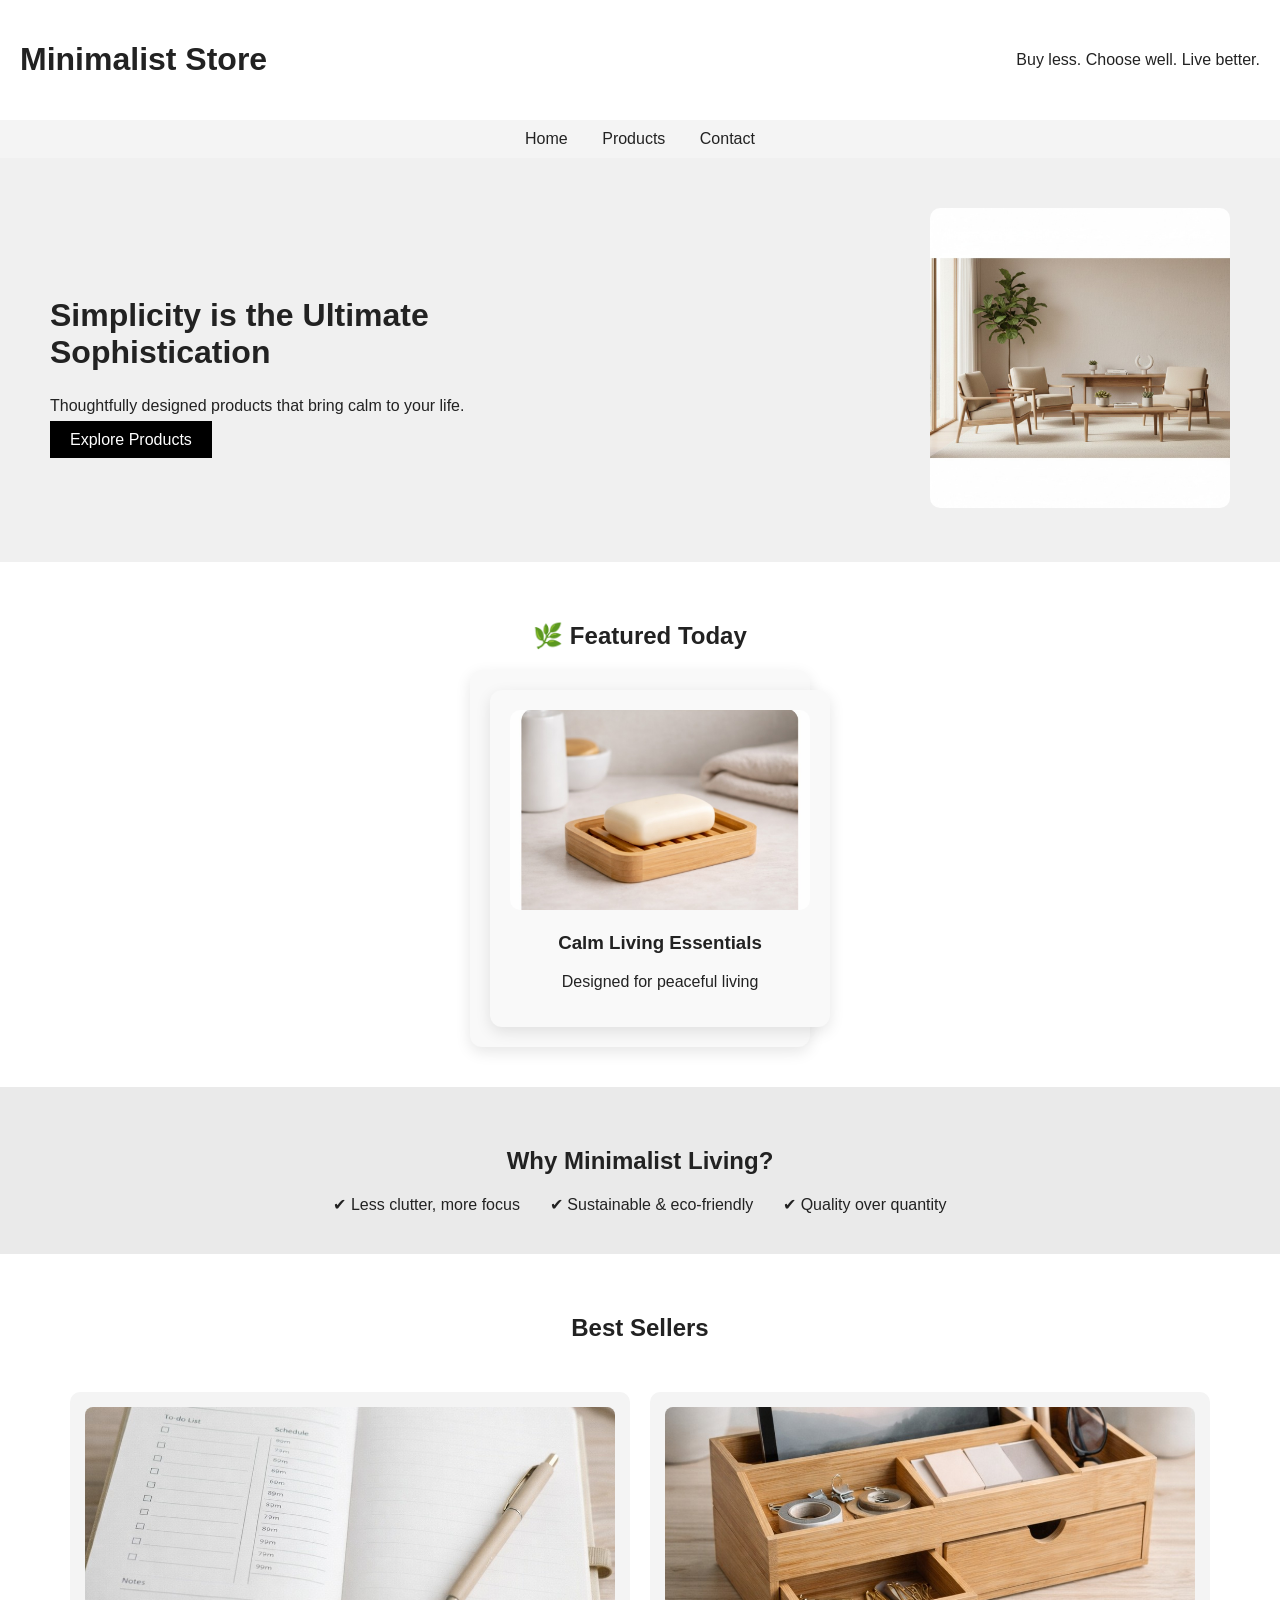
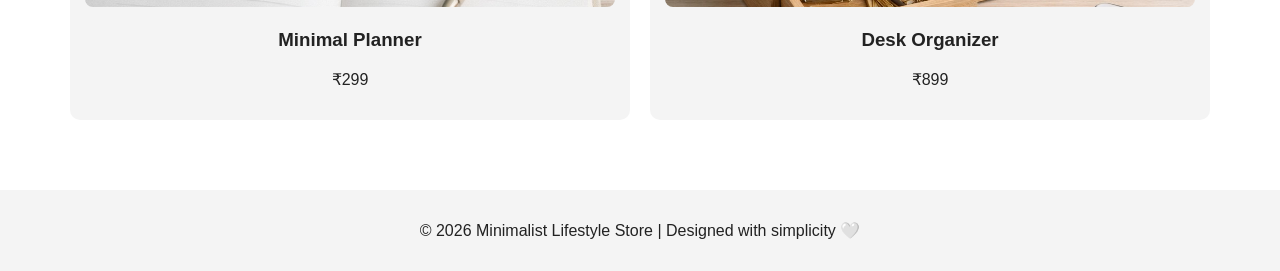
==== index.html @ 01d68449 "Add files via upload" ====
<!DOCTYPE html>
<html lang="en">
<head>
  <meta charset="UTF-8">
  <title>Minimalist Lifestyle Store</title>
  <link rel="stylesheet" href="style.css">
</head>
<body>

<header>
  <h1>Minimalist Store</h1>
  <p>Buy less. Choose well. Live better.</p>
</header>

<nav>
  <a href="index.html">Home</a>
  <a href="products.html">Products</a>
  <a href="contact.html">Contact</a>
</nav>

<!-- HERO SECTION -->
<section class="hero-home">
  <div class="hero-text">
    <h2>Simplicity is the Ultimate Sophistication</h2>
    <p>Thoughtfully designed products that bring calm to your life.</p>
    <a href="products.html" class="btn">Explore Products</a>
  </div>

  <div class="hero-image">
    <img src="images/minimal-livingroom.jpg" alt="Minimal Living Room">
  </div>
</section>

<!-- FEATURED PRODUCT (LOGIC BASED) -->
<section class="featured">
  <h2>🌿 Featured Today</h2>
  <div class="featured-card">
    <div class="featured-card">
  <img src="images/featured-home.jpg" alt="Featured Lifestyle">
  <h3>Calm Living Essentials</h3>
  <p>Designed for peaceful living</p>
</div>

  </div>
</section>

<!-- WHY MINIMALISM -->
<section class="why">
  <h2>Why Minimalist Living?</h2>
  <div class="why-box">
    <div>✔ Less clutter, more focus</div>
    <div>✔ Sustainable & eco-friendly</div>
    <div>✔ Quality over quantity</div>
  </div>
</section>

<!-- BEST SELLERS -->
<section class="products-preview">
  <h2>Best Sellers</h2>

  <div class="products">
    <div class="card">
      <img src="images/planner.jpg">
      <h3>Minimal Planner</h3>
      <p>₹299</p>
    </div>

    <div class="card">
      <img src="images/organizer.jpg">
      <h3>Desk Organizer</h3>
      <p>₹899</p>
    </div>
  </div>
</section>

<footer>
  <p>© 2026 Minimalist Lifestyle Store | Designed with simplicity 🤍</p>
</footer>

</body>
</html>
---- style.css ----
body {
  margin: 0;
  font-family: Arial, sans-serif;
  background: #f4f4f4;
}

header {
  background: white;
  text-align: center;
  padding: 20px;
}

nav {
  background: #222;
  text-align: center;
  padding: 10px;
}

nav a {
  color: white;
  margin: 10px;
  text-decoration: none;
}

.hero {
  text-align: center;
  padding: 60px;
  background: #eaeaea;
}

.btn {
  background: black;
  color: white;
  padding: 10px 20px;
  text-decoration: none;
}

.products {
  display: grid;
  grid-template-columns: repeat(auto-fit, minmax(220px, 1fr));
  gap: 20px;
  padding: 30px;
}

.card {
  background: white;
  padding: 15px;
  text-align: center;
  border-radius: 8px;
}

.card img {
  width: 100%;
  height: 180px;
  object-fit: cover;
}

button {
  background: black;
  color: white;
  padding: 8px;
  border: none;
  cursor: pointer;
}

button:hover {
  background: #444;
}

.hero-home {
  display: flex;
  align-items: center;
  justify-content: space-between;
  padding: 50px;
  background: #f0f0f0;
  flex-wrap: wrap;
}

.hero-text {
  max-width: 500px;
}

.hero-text h2 {
  font-size: 32px;
}

.hero-image img {
  width: 300px;
  border-radius: 10px;
}

.featured {
  text-align: center;
  padding: 40px;
  background: white;
}

.featured-card {
  display: inline-block;
  background: #fafafa;
  padding: 20px;
  border-radius: 10px;
}

.featured-card img {
  width: 200px;
  height: 180px;
  object-fit: cover;
}

.why {
  padding: 40px;
  background: #eaeaea;
  text-align: center;
}

.why-box {
  display: flex;
  justify-content: center;
  gap: 30px;
  flex-wrap: wrap;
}

.products-preview {
  padding: 40px;
  text-align: center;
}

.featured-card {
  width: 300px;
  margin: auto;
  background: #f9f9f9;
  padding: 20px;
  border-radius: 12px;
  box-shadow: 0 5px 15px rgba(0,0,0,0.1);
  text-align: center;
}

.featured-card img {
  width: 100%;
  height: 200px;
  object-fit: cover;
  border-radius: 10px;
}

:root {
  --bg: #ffffff;
  --text: #222;
  --card: #f4f4f4;
}

body.dark {
  --bg: #121212;
  --text: #f1f1f1;
  --card: #1e1e1e;
}

body {
  margin: 0;
  font-family: Arial, sans-serif;
  background: var(--bg);
  color: var(--text);
}

header {
  padding: 20px;
  display: flex;
  justify-content: space-between;
  align-items: center;
}

nav {
  text-align: center;
  background: var(--card);
  padding: 10px;
}

nav a {
  margin: 0 15px;
  text-decoration: none;
  color: var(--text);
}

.products {
  display: grid;
  grid-template-columns: repeat(auto-fit, minmax(220px, 1fr));
  gap: 20px;
  padding: 30px;
}

.card {
  background: var(--card);
  padding: 15px;
  border-radius: 10px;
  text-align: center;
  transition: 0.3s;
}

.card:hover {
  transform: translateY(-5px);
}

.card img {
  width: 100%;
  height: 200px;
  object-fit: cover;
  border-radius: 8px;
}

footer {
  text-align: center;
  padding: 15px;
  background: var(--card);
}

@media (max-width: 768px) {
  .hero-home {
    flex-direction: column;
    text-align: center;
  }

  .hero-image img {
    width: 100%;
  }

  nav a {
    display: block;
    margin: 8px 0;
  }
}
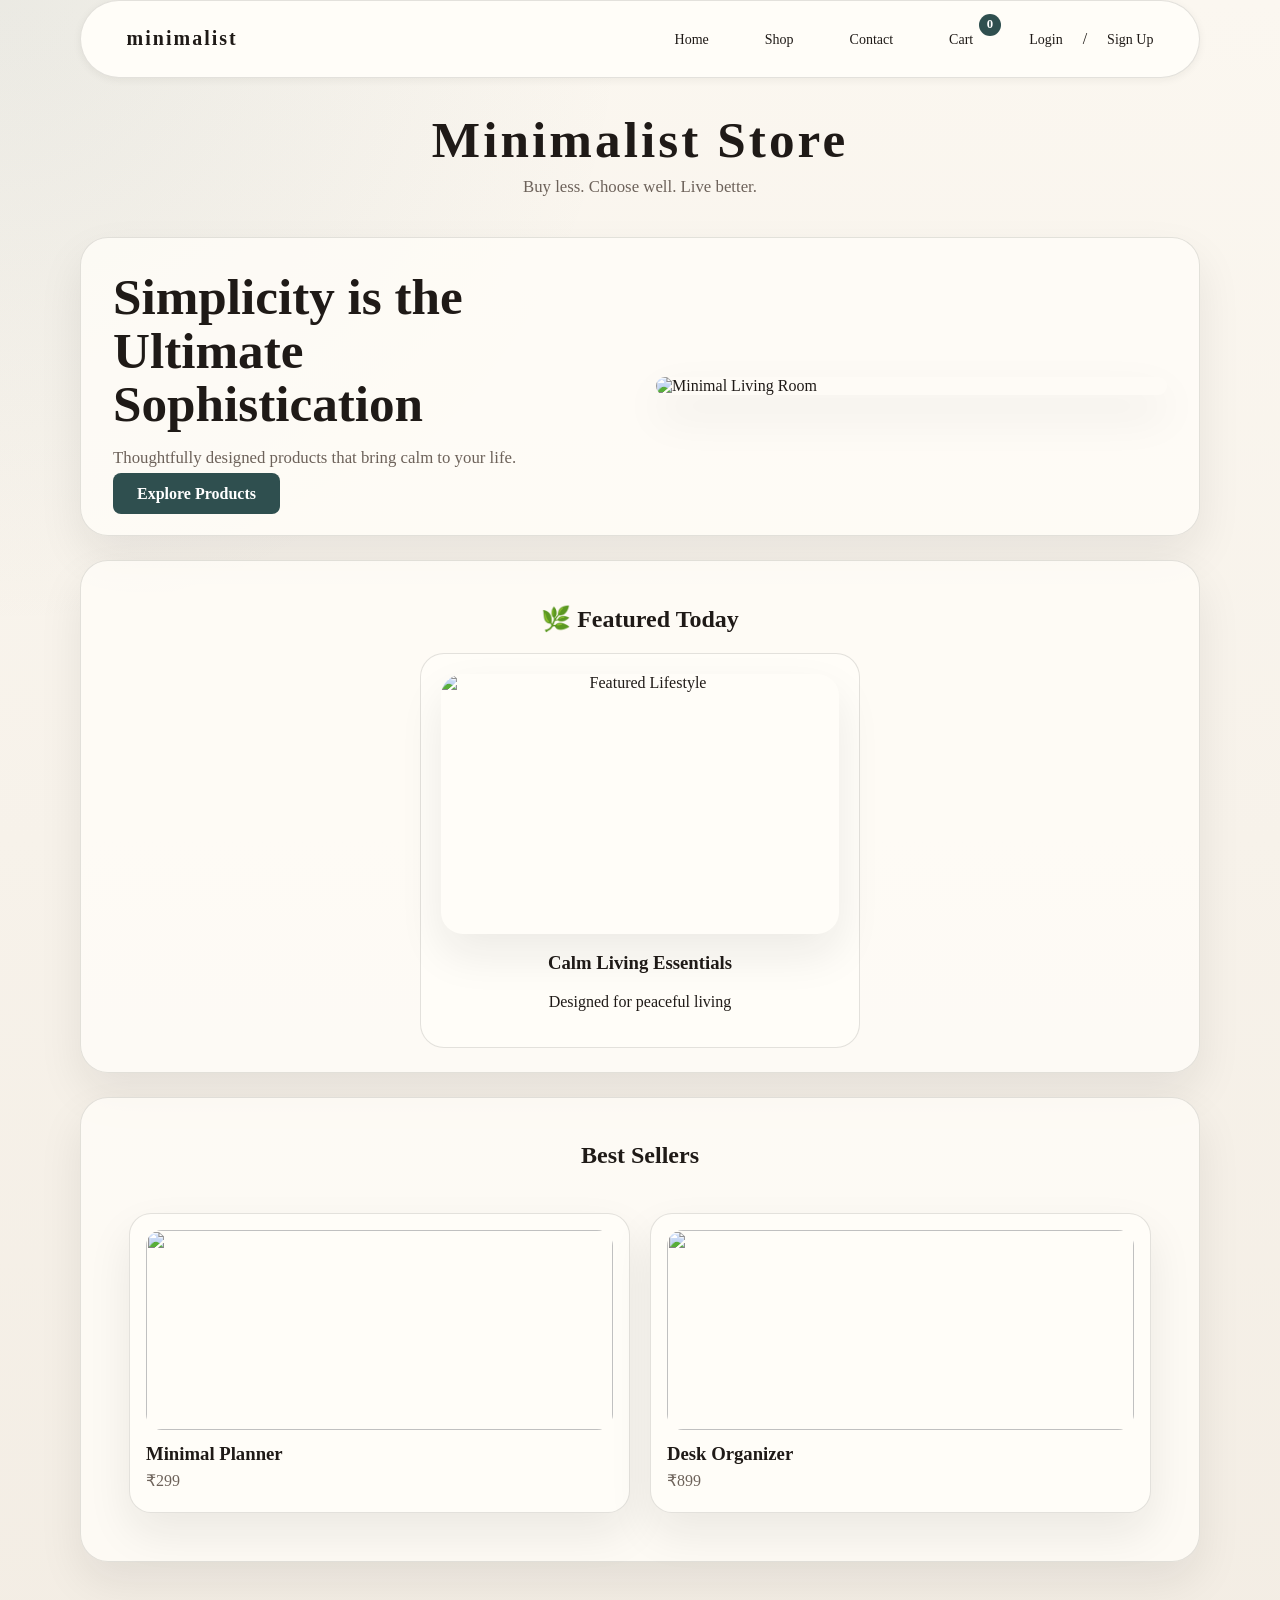
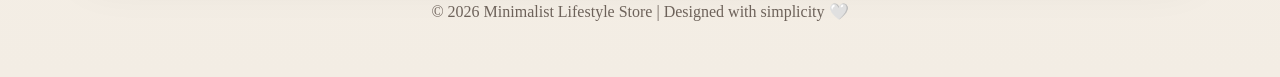
==== commit 1d43c677: "Add files via upload" ====
--- a/index.html
+++ b/index.html
@@ -2,21 +2,34 @@
 <html lang="en">
 <head>
   <meta charset="UTF-8">
+  <meta name="viewport" content="width=device-width, initial-scale=1.0">
   <title>Minimalist Lifestyle Store</title>
   <link rel="stylesheet" href="style.css">
 </head>
 <body>
 
+<nav class="navbar">
+  <div class="nav-container">
+    <a href="index.html" class="logo">minimalist</a>
+    <ul class="nav-links">
+      <li><a href="index.html">Home</a></li>
+      <li><a href="products.html">Shop</a></li>
+      <li><a href="contact.html">Contact</a></li>
+      <li><a href="cart.html" class="cart-link">Cart <span class="cart-badge" data-cart-count="0">0</span></a></li>
+      <li id="user-menu" style="display: none;">
+        <a href="#" onclick="logout(); return false;">Logout</a>
+      </li>
+      <li id="auth-menu">
+        <a href="login.html">Login</a> / <a href="signup.html">Sign Up</a>
+      </li>
+    </ul>
+  </div>
+</nav>
+
 <header>
   <h1>Minimalist Store</h1>
   <p>Buy less. Choose well. Live better.</p>
 </header>
-
-<nav>
-  <a href="index.html">Home</a>
-  <a href="products.html">Products</a>
-  <a href="contact.html">Contact</a>
-</nav>
 
 <!-- HERO SECTION -->
 <section class="hero-home">
@@ -34,25 +47,13 @@
 <!-- FEATURED PRODUCT (LOGIC BASED) -->
 <section class="featured">
   <h2>🌿 Featured Today</h2>
-  <div class="featured-card">
-    <div class="featured-card">
-  <img src="images/featured-home.jpg" alt="Featured Lifestyle">
-  <h3>Calm Living Essentials</h3>
-  <p>Designed for peaceful living</p>
-</div>
-
+  <div class="featured-card" id="featured-product">
+    <img src="images/featured-home.jpg" alt="Featured Lifestyle">
+    <h3>Calm Living Essentials</h3>
+    <p>Designed for peaceful living</p>
   </div>
 </section>
 
-<!-- WHY MINIMALISM -->
-<section class="why">
-  <h2>Why Minimalist Living?</h2>
-  <div class="why-box">
-    <div>✔ Less clutter, more focus</div>
-    <div>✔ Sustainable & eco-friendly</div>
-    <div>✔ Quality over quantity</div>
-  </div>
-</section>
 
 <!-- BEST SELLERS -->
 <section class="products-preview">
@@ -77,5 +78,20 @@
   <p>© 2026 Minimalist Lifestyle Store | Designed with simplicity 🤍</p>
 </footer>
 
+<script src="https://code.jquery.com/jquery-3.7.1.min.js"></script>
+<script src="js/app.js"></script>
+<script>
+  function logout() {
+    $.ajax({
+      url: '/api/logout.php',
+      method: 'GET',
+      success: function() {
+        window.location.href = 'login.html';
+      }
+    });
+    return false;
+  }
+</script>
+
 </body>
 </html>
--- a/style.css
+++ b/style.css
@@ -1,230 +1,552 @@
+:root {
+  --bg: #f4f0ea;
+  --surface: #fffdf8;
+  --surface-strong: #f0e7db;
+  --text: #1f1a17;
+  --muted: #6d625a;
+  --line: rgba(31, 26, 23, 0.12);
+  --accent: #2f4f4f;
+  --accent-strong: #1f3636;
+  --shadow: 0 20px 45px rgba(31, 26, 23, 0.08);
+}
+
+* {
+  box-sizing: border-box;
+}
+
+html {
+  scroll-behavior: smooth;
+}
+
 body {
   margin: 0;
-  font-family: Arial, sans-serif;
-  background: #f4f4f4;
+  font-family: Georgia, 'Times New Roman', serif;
+  color: var(--text);
+  background:
+    radial-gradient(circle at top left, rgba(47, 79, 79, 0.08), transparent 30%),
+    linear-gradient(180deg, #fbf7f0 0%, #f3ede4 100%);
+}
+
+img {
+  max-inline-size: 100%;
+  display: block;
+}
+
+/* Navbar */
+.navbar {
+  background: var(--surface);
+  padding-block: 1rem;
+  box-shadow: 0 2px 8px rgba(31, 26, 23, 0.06);
+  position: sticky;
+  top: 0;
+  z-index: 100;
+}
+
+.nav-container {
+  inline-size: min(1120px, calc(100% - 2rem));
+  margin-inline-start: auto;
+  margin-inline-end: auto;
+  display: flex;
+  justify-content: space-between;
+  align-items: center;
+}
+
+.logo {
+  font-size: 20px;
+  font-weight: 700;
+  color: var(--text);
+  text-decoration: none;
+  letter-spacing: 2px;
+  margin-inline-end: 2rem;
+}
+
+.nav-links {
+  display: flex;
+  list-style: none;
+  gap: 1.5rem;
+  margin: 0;
+  padding: 0;
+}
+
+.nav-links a {
+  color: var(--text);
+  text-decoration: none;
+  font-size: 14px;
+  font-weight: 500;
+  transition: color 0.3s;
+}
+
+.nav-links a:hover {
+  color: var(--accent);
+}
+
+.cart-link {
+  position: relative;
+}
+
+.cart-badge {
+  position: absolute;
+  top: -8px;
+  right: -12px;
+  background: var(--accent);
+  color: var(--surface);
+  font-size: 12px;
+  font-weight: 700;
+  padding: 2px 6px;
+  border-radius: 10px;
+}
+
+header,
+nav,
+section,
+footer {
+  inline-size: min(1120px, calc(100% - 2rem));
+  margin-inline-start: auto;
+  margin-inline-end: auto;
 }
 
 header {
-  background: white;
-  text-align: center;
-  padding: 20px;
+  padding: 2rem 0 1rem;
+  text-align: center;
+}
+
+header h1 {
+  margin: 0;
+  font-size: clamp(2rem, 4vw, 3.25rem);
+  letter-spacing: 0.06em;
+}
+
+header p {
+  margin: 0.5rem 0 0;
+  color: var(--muted);
+  font-size: 1.05rem;
 }
 
 nav {
-  background: #222;
-  text-align: center;
-  padding: 10px;
+  display: flex;
+  justify-content: center;
+  gap: 0.75rem;
+  flex-wrap: wrap;
+  padding: 0.85rem;
+  background: rgba(255, 253, 248, 0.88);
+  border: 1px solid var(--line);
+  border-radius: 999px;
+  backdrop-filter: blur(14px);
+  box-shadow: var(--shadow);
 }
 
 nav a {
-  color: white;
-  margin: 10px;
+  color: var(--text);
   text-decoration: none;
-}
-
-.hero {
-  text-align: center;
-  padding: 60px;
-  background: #eaeaea;
-}
-
-.btn {
-  background: black;
-  color: white;
-  padding: 10px 20px;
+  font-size: 0.96rem;
+  padding: 0.65rem 1rem;
+  border-radius: 999px;
+  transition: background-color 0.2s ease, transform 0.2s ease;
+}
+
+nav a:hover {
+  background: var(--surface-strong);
+  transform: translateY(-1px);
+}
+
+.cart-badge {
+  display: inline-flex;
+  min-inline-size: 1.4rem;
+  block-size: 1.4rem;
+  margin-inline-start: 0.35rem;
+  align-items: center;
+  justify-content: center;
+  padding: 0 0.35rem;
+  border-radius: 999px;
+  background: var(--accent);
+  color: #fff;
+  font-size: 0.8rem;
+}
+
+.hero-home {
+  display: grid;
+  grid-template-columns: repeat(2, minmax(0, 1fr));
+  gap: 2rem;
+  align-items: center;
+  margin-block-start: 1.5rem;
+  padding: 2rem;
+  background: rgba(255, 253, 248, 0.8);
+  border: 1px solid var(--line);
+  border-radius: 28px;
+  box-shadow: var(--shadow);
+}
+
+.hero-text h2 {
+  margin: 0;
+  font-size: clamp(2rem, 4vw, 3.6rem);
+  line-height: 1.05;
+}
+
+.hero-text p {
+  color: var(--muted);
+  font-size: 1.05rem;
+  max-inline-size: 34rem;
+}
+
+.hero-image img,
+.featured-card img {
+  border-radius: 22px;
+  box-shadow: var(--shadow);
+}
+
+.btn,
+button {
+  appearance: none;
+  border: 0;
+  border-radius: 999px;
+  background: var(--accent);
+  color: #fff;
+  cursor: pointer;
+  font: inherit;
+  padding: 0.85rem 1.15rem;
   text-decoration: none;
+  transition: transform 0.2s ease, background-color 0.2s ease, box-shadow 0.2s ease;
+}
+
+.btn:hover,
+button:hover {
+  background: var(--accent-strong);
+  transform: translateY(-1px);
+  box-shadow: 0 12px 24px rgba(31, 54, 54, 0.18);
+}
+
+.featured,
+.products-preview,
+.contact-panel,
+.cart-page {
+  margin-block-start: 1.5rem;
+  padding: 1.5rem;
+  background: rgba(255, 253, 248, 0.8);
+  border: 1px solid var(--line);
+  border-radius: 28px;
+  box-shadow: var(--shadow);
+}
+
+.featured,
+.products-preview {
+  text-align: center;
+}
+
+.featured-card {
+  inline-size: min(100%, 440px);
+  margin: 1.25rem auto 0;
+  padding: 1.25rem;
+  background: var(--surface);
+  border-radius: 24px;
+  border: 1px solid var(--line);
+}
+
+.featured-card img {
+  inline-size: 100%;
+  block-size: 260px;
+  object-fit: cover;
 }
 
 .products {
   display: grid;
   grid-template-columns: repeat(auto-fit, minmax(220px, 1fr));
-  gap: 20px;
-  padding: 30px;
-}
-
+  gap: 1.25rem;
+  padding: 1.5rem;
+}
+
+.product-card,
 .card {
-  background: white;
-  padding: 15px;
-  text-align: center;
-  border-radius: 8px;
-}
-
+  background: var(--surface);
+  padding: 1rem;
+  border: 1px solid var(--line);
+  border-radius: 22px;
+  box-shadow: var(--shadow);
+  text-align: start;
+}
+
+.product-card img,
 .card img {
-  width: 100%;
-  height: 180px;
+  inline-size: 100%;
+  block-size: 200px;
   object-fit: cover;
-}
-
-button {
-  background: black;
-  color: white;
-  padding: 8px;
-  border: none;
-  cursor: pointer;
-}
-
-button:hover {
-  background: #444;
-}
-
-.hero-home {
-  display: flex;
+  border-radius: 16px;
+}
+
+.product-card h3,
+.card h3,
+.cart-row h3,
+.stack-form h3 {
+  margin: 0.85rem 0 0.35rem;
+}
+
+.product-card p,
+.card p,
+.cart-row p {
+  color: var(--muted);
+  margin: 0.35rem 0;
+}
+
+.price {
+  color: var(--text) !important;
+  font-weight: 700;
+}
+
+.loading-state,
+.empty-state {
+  inline-size: 100%;
+  padding: 1.5rem;
+  text-align: center;
+  color: var(--muted);
+}
+
+.cart-list {
+  display: grid;
+  gap: 1rem;
+}
+
+.cart-row {
+  display: grid;
+  grid-template-columns: 96px 1fr auto;
+  gap: 1rem;
   align-items: center;
-  justify-content: space-between;
-  padding: 50px;
-  background: #f0f0f0;
-  flex-wrap: wrap;
-}
-
-.hero-text {
-  max-width: 500px;
-}
-
-.hero-text h2 {
-  font-size: 32px;
-}
-
-.hero-image img {
-  width: 300px;
-  border-radius: 10px;
-}
-
-.featured {
-  text-align: center;
-  padding: 40px;
-  background: white;
-}
-
-.featured-card {
-  display: inline-block;
-  background: #fafafa;
-  padding: 20px;
-  border-radius: 10px;
-}
-
-.featured-card img {
-  width: 200px;
-  height: 180px;
+  padding: 1rem;
+  background: var(--surface);
+  border: 1px solid var(--line);
+  border-radius: 20px;
+}
+
+.cart-row img {
+  inline-size: 96px;
+  block-size: 96px;
   object-fit: cover;
-}
-
-.why {
-  padding: 40px;
-  background: #eaeaea;
-  text-align: center;
-}
-
-.why-box {
-  display: flex;
-  justify-content: center;
-  gap: 30px;
-  flex-wrap: wrap;
-}
-
-.products-preview {
-  padding: 40px;
-  text-align: center;
-}
-
-.featured-card {
-  width: 300px;
-  margin: auto;
-  background: #f9f9f9;
-  padding: 20px;
-  border-radius: 12px;
-  box-shadow: 0 5px 15px rgba(0,0,0,0.1);
-  text-align: center;
-}
-
-.featured-card img {
-  width: 100%;
-  height: 200px;
-  object-fit: cover;
-  border-radius: 10px;
-}
-
-:root {
-  --bg: #ffffff;
-  --text: #222;
-  --card: #f4f4f4;
-}
-
-body.dark {
-  --bg: #121212;
-  --text: #f1f1f1;
-  --card: #1e1e1e;
-}
-
-body {
-  margin: 0;
-  font-family: Arial, sans-serif;
-  background: var(--bg);
-  color: var(--text);
-}
-
-header {
-  padding: 20px;
-  display: flex;
-  justify-content: space-between;
-  align-items: center;
-}
-
-nav {
-  text-align: center;
-  background: var(--card);
-  padding: 10px;
-}
-
-nav a {
-  margin: 0 15px;
-  text-decoration: none;
-  color: var(--text);
-}
-
-.products {
+  border-radius: 16px;
+}
+
+.cart-total {
+  margin: 1.5rem 0;
+}
+
+.stack-form {
   display: grid;
-  grid-template-columns: repeat(auto-fit, minmax(220px, 1fr));
-  gap: 20px;
-  padding: 30px;
-}
-
-.card {
-  background: var(--card);
-  padding: 15px;
-  border-radius: 10px;
-  text-align: center;
-  transition: 0.3s;
-}
-
-.card:hover {
-  transform: translateY(-5px);
-}
-
-.card img {
-  width: 100%;
-  height: 200px;
-  object-fit: cover;
-  border-radius: 8px;
+  gap: 0.9rem;
+  inline-size: min(520px, 100%);
+  margin: 0 auto;
+}
+
+.compact-form {
+  margin-block-start: 1.5rem;
+}
+
+.stack-form input,
+.stack-form textarea {
+  inline-size: 100%;
+  padding: 0.95rem 1rem;
+  border: 1px solid var(--line);
+  border-radius: 16px;
+  background: #fff;
+  color: var(--text);
+  font: inherit;
+}
+
+.stack-form textarea {
+  min-block-size: 160px;
+  resize: vertical;
+}
+
+.status-message {
+  min-block-size: 1.2rem;
+  margin: 0;
+  color: var(--muted);
+}
+
+.status-message.success {
+  color: #25643c;
 }
 
 footer {
-  text-align: center;
-  padding: 15px;
-  background: var(--card);
+  padding: 1.5rem 0 2.5rem;
+  text-align: center;
+  color: var(--muted);
 }
 
 @media (max-width: 768px) {
+  header,
+  nav,
+  section,
+  footer {
+    inline-size: min(100% - 1rem, 1120px);
+  }
+
   .hero-home {
-    flex-direction: column;
+    grid-template-columns: 1fr;
+    padding: 1.25rem;
+  }
+
+  .cart-row {
+    grid-template-columns: 1fr;
     text-align: center;
   }
 
-  .hero-image img {
-    width: 100%;
+  .cart-row img {
+    inline-size: 100%;
+    block-size: 220px;
   }
 
-  nav a {
-    display: block;
-    margin: 8px 0;
+  nav {
+    border-radius: 24px;
   }
-}+}
+
+.section-divider {
+  inline-size: 60%;
+  margin-block: 30px;
+  margin-inline: auto;
+}
+
+/* Auth Section */
+.auth-section {
+  min-block-size: 100vh;
+  display: grid;
+  place-items: center;
+  padding-block: 40px;
+  background: linear-gradient(135deg, var(--surface), var(--bg));
+}
+
+.auth-container {
+  inline-size: 100%;
+  max-inline-size: 400px;
+  padding: 40px;
+  background: var(--surface);
+  border-radius: 16px;
+  box-shadow: var(--shadow);
+}
+
+.auth-container h1 {
+  text-align: center;
+  margin-block-end: 10px;
+  color: var(--text);
+  font-size: 28px;
+}
+
+.auth-subtitle {
+  text-align: center;
+  color: var(--muted);
+  margin-block-end: 30px;
+  font-size: 14px;
+}
+
+.auth-form {
+  display: flex;
+  flex-direction: column;
+  gap: 20px;
+  margin-block-end: 25px;
+}
+
+.form-group {
+  display: flex;
+  flex-direction: column;
+  gap: 8px;
+}
+
+.form-group label {
+  font-weight: 600;
+  font-size: 14px;
+  color: var(--text);
+}
+
+.form-group input {
+  padding: 12px;
+  border: 1px solid var(--line);
+  border-radius: 8px;
+  font-size: 16px;
+  background: var(--bg);
+  color: var(--text);
+  transition: border-color 0.2s;
+}
+
+.form-group input:focus {
+  outline: none;
+  border-color: var(--accent);
+}
+
+.form-group input::placeholder {
+  color: var(--muted);
+}
+
+.btn {
+  padding: 12px 24px;
+  border: none;
+  border-radius: 8px;
+  font-size: 16px;
+  font-weight: 600;
+  cursor: pointer;
+  transition: all 0.3s;
+  text-align: center;
+}
+
+.btn-primary {
+  background: var(--accent);
+  color: var(--bg);
+}
+
+.btn-primary:hover {
+  background: var(--accent-strong);
+  transform: translateY(-2px);
+  box-shadow: 0 4px 12px rgba(0, 0, 0, 0.15);
+}
+
+.status-message {
+  padding: 12px;
+  border-radius: 8px;
+  font-size: 14px;
+}
+
+.status-message .success {
+  color: #27ae60;
+  background: #f0fff4;
+  padding: 12px;
+  border-radius: 8px;
+  margin: 0;
+}
+
+.status-message .error {
+  color: #e74c3c;
+  background: #fdeaea;
+  padding: 12px;
+  border-radius: 8px;
+  margin: 0;
+}
+
+.auth-toggle {
+  text-align: center;
+  color: var(--muted);
+  font-size: 14px;
+}
+
+.auth-toggle a {
+  color: var(--accent);
+  text-decoration: none;
+  font-weight: 600;
+}
+
+.auth-toggle a:hover {
+  text-decoration: underline;
+}
+
+#user-menu {
+  font-size: 14px;
+}
+
+#user-menu a {
+  color: var(--accent);
+}
+
+.user-info {
+  padding: 12px;
+  background: var(--bg);
+  border-left: 3px solid var(--accent);
+  border-radius: 4px;
+  color: var(--text);
+  font-size: 14px;
+  margin-block: 10px 0;
+}
